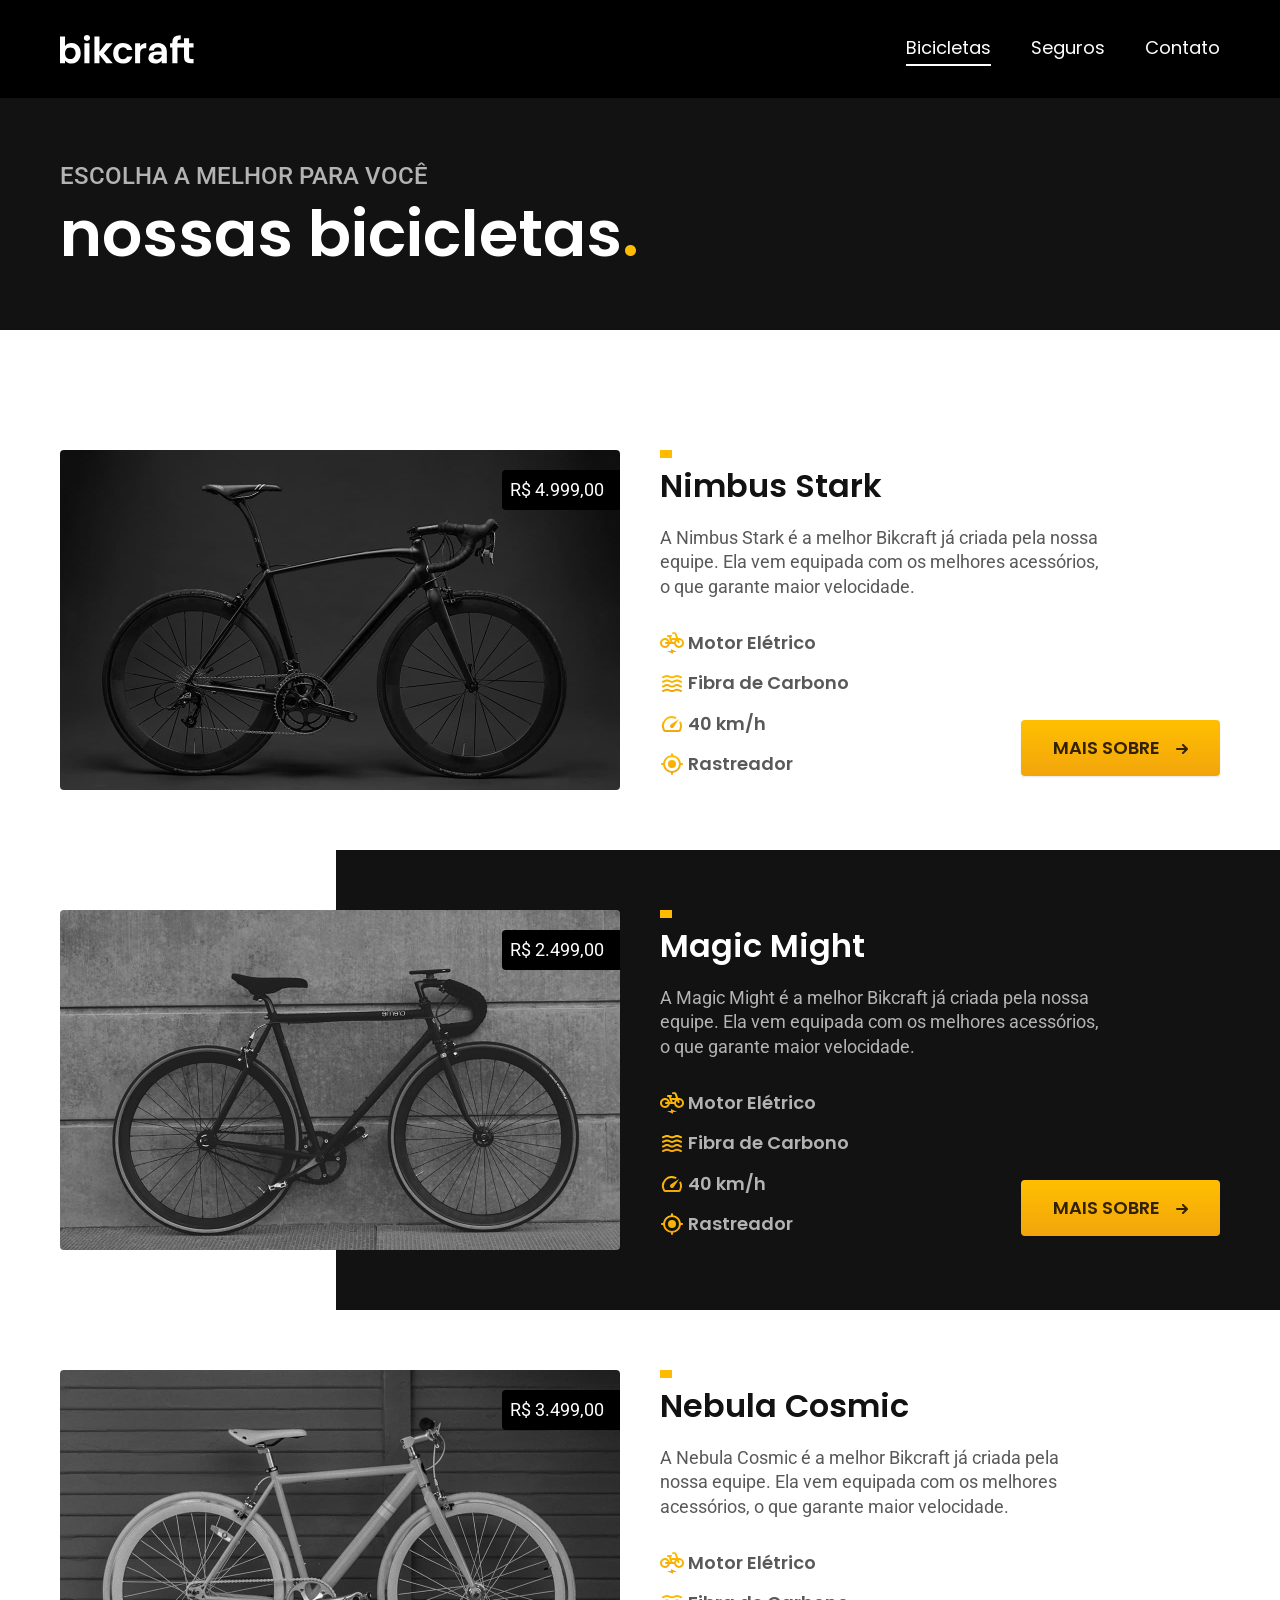
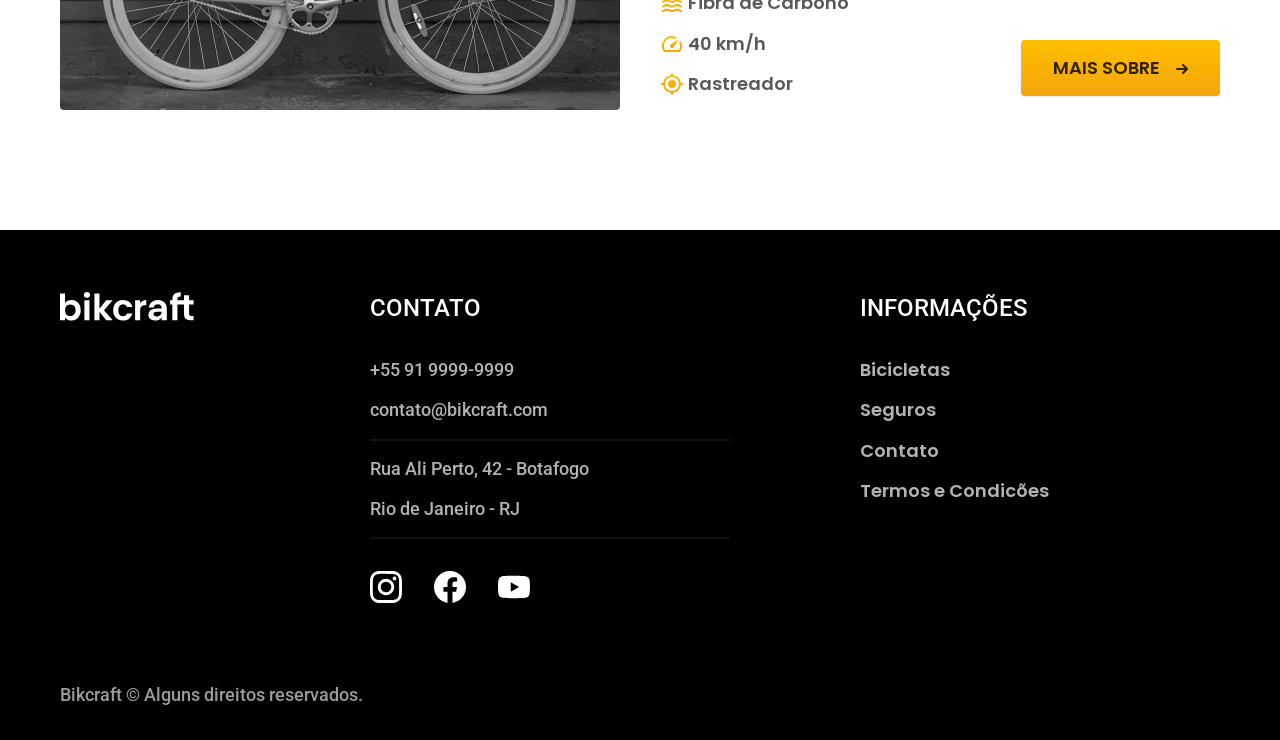
==== bicicletas.html @ 40307688 "bicicletas" ====
<!DOCTYPE html>

<html lang="pt-br">

<head>
  <meta charset="UTF-8">
  <meta name="viewport" content="width=device-width, initial-scale=1.0">
  <title>Bicicletas | Bikcraft</title>
  <meta name="description" content="Bicicletas">
  <link rel="stylesheet" href="./css/style.css">
  <link rel="preconnect" href="https://fonts.googleapis.com">
  <link rel="preconnect" href="https://fonts.gstatic.com" crossorigin>
  <link href="https://fonts.googleapis.com/css2?family=Poppins:wght@400;600&family=Roboto:wght@400..900&family=Merriweather:ital,opsz,wght@1,18..144,900&display=swap" rel="stylesheet">
</head>

<body>
  <header class="header-bg">
    <div class="header container">
      <a href="./">
        <img src="./img/bikcraft.svg" alt="Bikcraft">
      </a>
      <nav aria-label="primaria">
        <ul class="header-menu font-1-m c-00">
          <li><a href="./bicicletas.html" class="ativo">Bicicletas</a></li>
          <li><a href="./seguros.html">Seguros</a></li>
          <li><a href="./contato.html">Contato</a></li>
        </ul>
      </nav>
    </div>
  </header>

  <main>
    <div class="titulo-bg">
      <div class="titulo container">
        <p class="font-2-l-b c-05">Escolha a melhor para você</p>
        <h1 class="font-1-xxl c-00">nossas bicicletas<span class="p-01">.</span></h1>
      </div>
    </div>

    <ul class="bicicletas">
      <li class=" container">
        <figure>
          <img src="./img/bicicletas/nimbus.jpg" alt="Bicicleta Elétrica Preta">
          <figcaption class="font-2-m-b c-00">R$ 4.999,00</figcaption>
        </figure>
        <div>
          <h2 class="font-1-xl c-11">Nimbus Stark</h2>
          <p class="font-2-m-b c-08">A Nimbus Stark é a melhor Bikcraft já criada pela nossa equipe. Ela vem equipada com os melhores acessórios, o que garante maior velocidade.</p>
          <div>
            <ul class="font-1-m-b c-08">
              <li><img src="./img/icones/eletrica.svg" alt="">Motor Elétrico</li>
              <li><img src="./img/icones/carbono.svg" alt="">Fibra de Carbono</li>
              <li><img src="./img/icones/velocidade.svg" alt="">40 km/h</li>
              <li><img src="./img/icones/rastreador.svg" alt="">Rastreador</li>
            </ul>
            <a href="./bicicletas.nimbus.html" class="btn">MAIS SOBRE<img src="./img/icones/seta.svg" alt=""></a>
          </div>
        </div>
      </li>
      <li>
        <div class="container">
          <figure>
            <img src="./img/bicicletas/magic.jpg" alt="Bicicleta Elétrica Preta">
            <figcaption class="font-2-m-b c-00">R$ 2.499,00</figcaption>
          </figure>
          <div>
            <h2 class="font-1-xl c-00">Magic Might</h2>
            <p class="font-2-m-b c-05">A Magic Might é a melhor Bikcraft já criada pela nossa equipe. Ela vem equipada com os melhores acessórios, o que garante maior velocidade.</p>
            <div>
              <ul class="font-1-m-b c-05">
                <li><img src="./img/icones/eletrica.svg" alt="">Motor Elétrico</li>
                <li><img src="./img/icones/carbono.svg" alt="">Fibra de Carbono</li>
                <li><img src="./img/icones/velocidade.svg" alt="">40 km/h</li>
                <li><img src="./img/icones/rastreador.svg" alt="">Rastreador</li>
              </ul>
              <a href="./bicicletas.nimbus.html" class="btn">MAIS SOBRE<img src="./img/icones/seta.svg" alt=""></a>
            </div>
          </div>
        </div>
      </li>
      <li class="container">
        <figure>
          <img src="./img/bicicletas/nebula.jpg" alt="Bicicleta Elétrica Cinza">
          <figcaption class="font-2-m-b c-00">R$ 3.499,00</figcaption>
        </figure>
        <div>
          <h2 class="font-1-xl c-11">Nebula Cosmic</h2>
          <p class="font-2-m-b c-08">A Nebula Cosmic é a melhor Bikcraft já criada pela nossa equipe. Ela vem equipada com os melhores acessórios, o que garante maior velocidade.</p>
          <div>
            <ul class="font-1-m-b c-08">
              <li><img src="./img/icones/eletrica.svg" alt="">Motor Elétrico</li>
              <li><img src="./img/icones/carbono.svg" alt="">Fibra de Carbono</li>
              <li><img src="./img/icones/velocidade.svg" alt="">40 km/h</li>
              <li><img src="./img/icones/rastreador.svg" alt="">Rastreador</li>
            </ul>
            <a href="./bicicletas.nimbus.html" class="btn">MAIS SOBRE<img src="./img/icones/seta.svg" alt=""></a>
          </div>
        </div>
      </li>
    </ul>
  </main>

  <footer class="footer-bg">
    <div class="footer container">
      <img src="./img/bikcraft.svg" alt="Bikcraft">
      <div class="footer-contato">
        <h2 class="font-2-l-b c-00">Contato</h2>
        <ul class="font-2-m c-05">
          <li><a href="tel:+552199999999">+55 91 9999-9999</a></li>
          <li><a href="mailto:contato@bikcraft.com">contato@bikcraft.com</a></li>
          <li>Rua Ali Perto, 42 - Botafogo</li>
          <li>Rio de Janeiro - RJ</li>
        </ul>
        <div>
          <a href="https://www.instagram.com"><img src="./img/redes/instagram.svg" alt="Instagram"></a>
          <a href="https://www.facebook.com"><img src="./img/redes/facebook.svg" alt="Facebook"></a>
          <a href="https://www.youtube.com"><img src="./img/redes/youtube.svg" alt="Youtube"></a>
        </div>
      </div>
      <div class="footer-informacoes">
        <h2 class="font-2-l-b c-00">Informações</h2>
        <nav>
          <ul class="font-1-m-b c-05">
            <li><a href="./bicicletas.html">Bicicletas</a></li>
            <li><a href="./seguros.html">Seguros</a></li>
            <li><a href="./contato.html">Contato</a></li>
            <li><a href="./termos.html">Termos e Condicões</a></li>
          </ul>
        </nav>
      </div>
      <p class="font-2-m c-06">Bikcraft © Alguns direitos reservados.</p>
    </div>
  </footer>
</body>

</html>
---- css/style.css ----
/* Global */
@import "./global/global.css";
/* Utilidades */
@import "./utilidades/tipografia.css";
@import "./utilidades/cores.css";
@import "./utilidades/componentes.css";
/* Header e Footer*/
@import "./global/header.css";
@import "./global/footer.css";

/* Home */
@import "./home/introducao.css";
@import "./home/tecnologia.css";
@import "./home/parceiros.css";
@import "./home/depoimento.css";

/* Bicicletas */
@import "./bicicletas/bicicletas-lista.css";
@import "./bicicletas/bicicletas.css";

/* Seguros */
@import "./seguros/seguros.css";

/* Termos */
@import "./termos/termos.css";
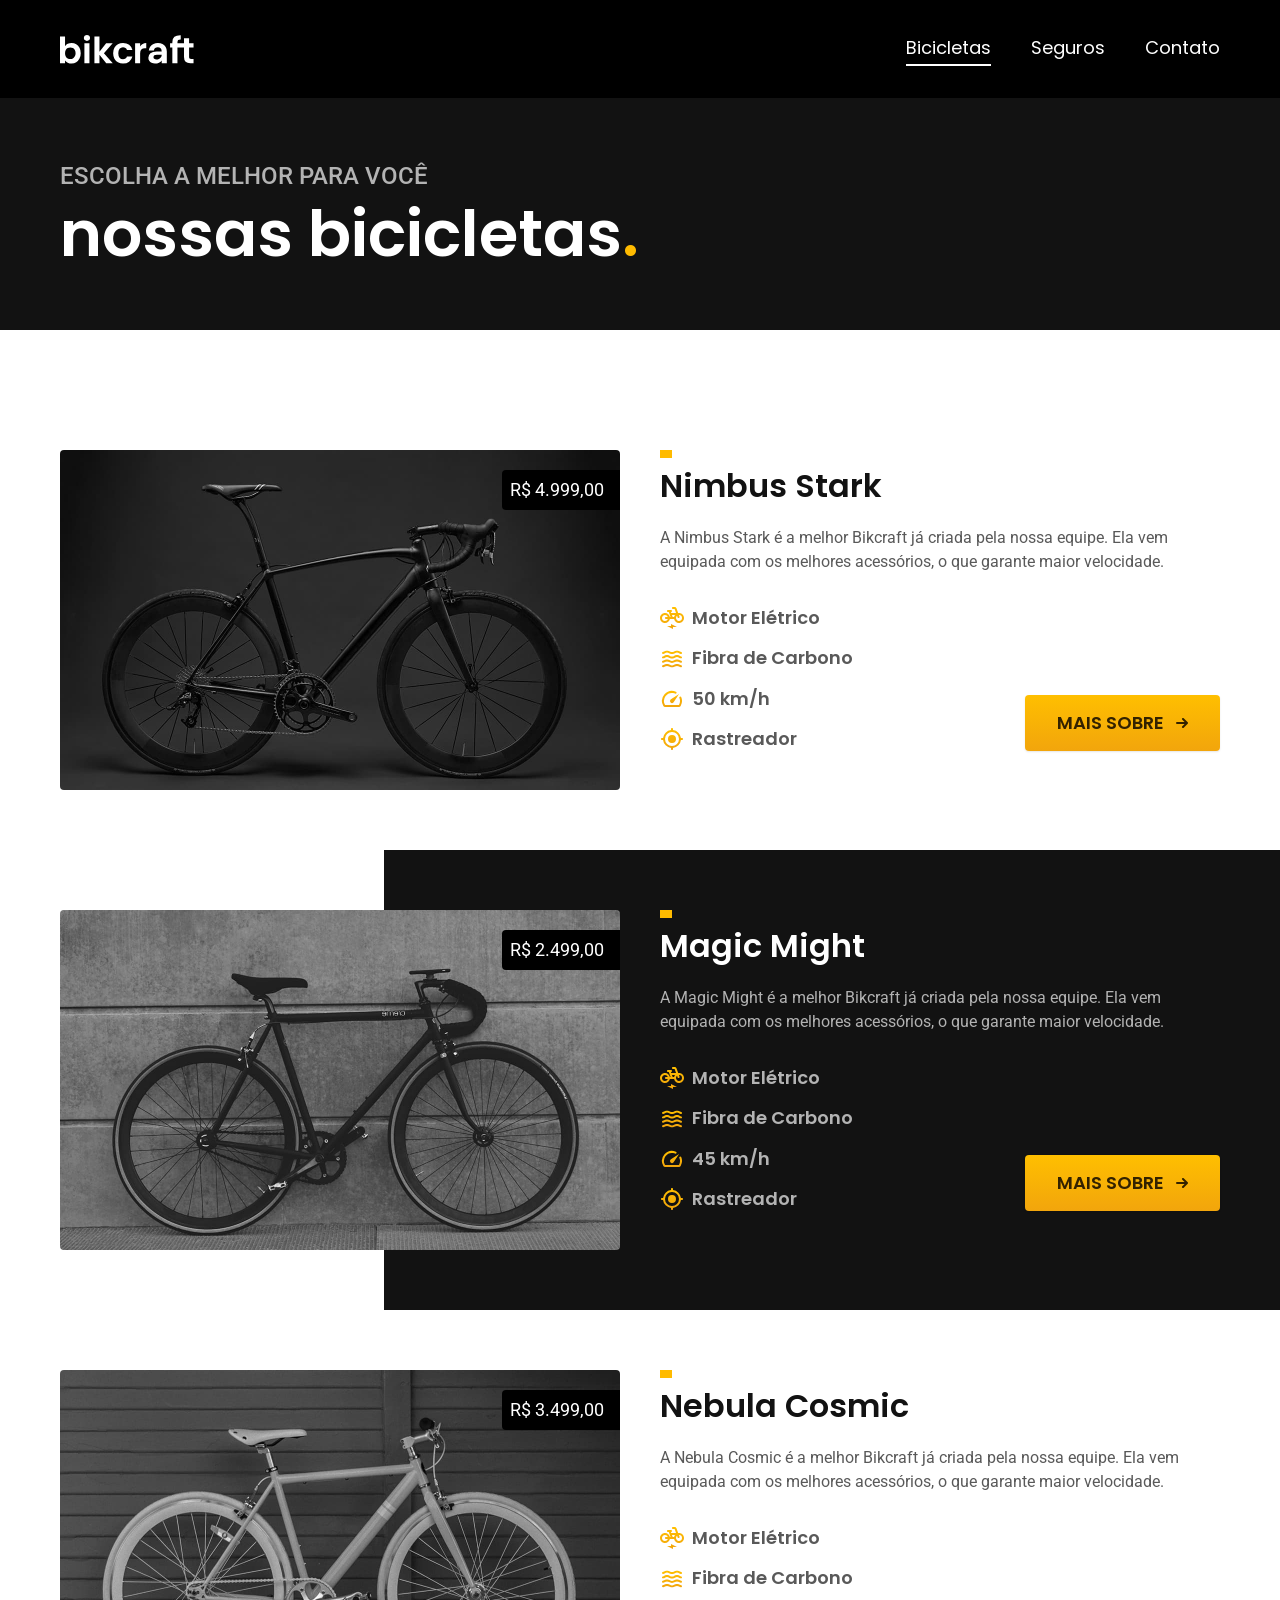
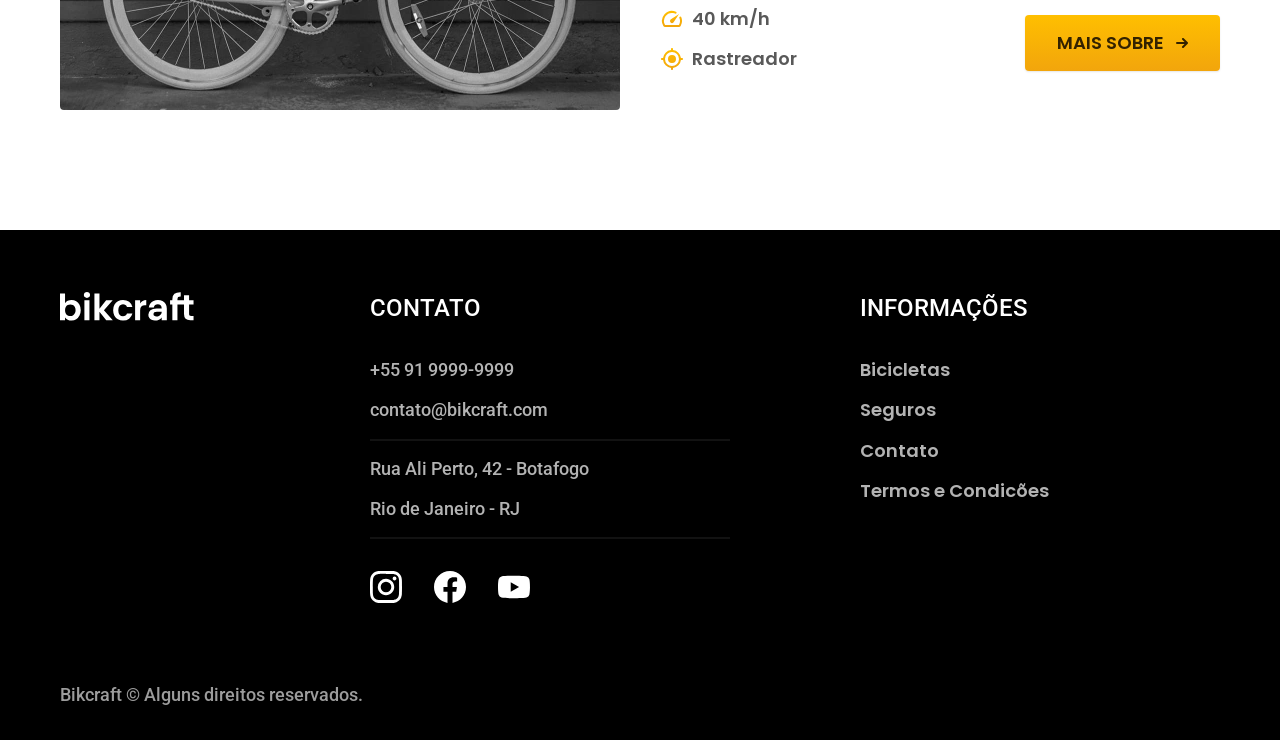
==== commit f0530969: "bicicletas-atualizacao" ====
--- a/bicicletas.html
+++ b/bicicletas.html
@@ -13,7 +13,7 @@
   <link href="https://fonts.googleapis.com/css2?family=Poppins:wght@400;600&family=Roboto:wght@400..900&family=Merriweather:ital,opsz,wght@1,18..144,900&display=swap" rel="stylesheet">
 </head>
 
-<body>
+<body id="bicicletas">
   <header class="header-bg">
     <div class="header container">
       <a href="./">
@@ -21,7 +21,7 @@
       </a>
       <nav aria-label="primaria">
         <ul class="header-menu font-1-m c-00">
-          <li><a href="./bicicletas.html" class="ativo">Bicicletas</a></li>
+          <li><a href="./bicicletas.html">Bicicletas</a></li>
           <li><a href="./seguros.html">Seguros</a></li>
           <li><a href="./contato.html">Contato</a></li>
         </ul>
@@ -37,67 +37,59 @@
       </div>
     </div>
 
-    <ul class="bicicletas">
-      <li class=" container">
-        <figure>
-          <img src="./img/bicicletas/nimbus.jpg" alt="Bicicleta Elétrica Preta">
-          <figcaption class="font-2-m-b c-00">R$ 4.999,00</figcaption>
+    <div class="bicicletas container">
+      <figure class="bicicletas-imagem">
+        <img src="./img/bicicletas/nimbus.jpg" alt="Bicicleta Elétrica Preta">
+        <figcaption class="font-2-m-b c-00">R$ 4.999,00</figcaption>
+      </figure>
+      <div class="bicicletas-conteudo">
+        <h2 class="font-1-xl c-11">Nimbus Stark</h2>
+        <p class="font-2-s c-08">A Nimbus Stark é a melhor Bikcraft já criada pela nossa equipe. Ela vem equipada com os melhores acessórios, o que garante maior velocidade.</p>
+        <ul class="font-1-m-b c-08">
+          <li><img src="./img/icones/eletrica.svg" alt="">Motor Elétrico</li>
+          <li><img src="./img/icones/carbono.svg" alt="">Fibra de Carbono</li>
+          <li><img src="./img/icones/velocidade.svg" alt="">50 km/h</li>
+          <li><img src="./img/icones/rastreador.svg" alt="">Rastreador</li>
+        </ul>
+        <a href="./bicicletas/nimbus.html" class="btn seta">MAIS SOBRE</a>
+      </div>
+    </div>
+    <div class="bicicletas-bg">
+      <div class="bicicletas container">
+        <figure class="bicicletas-imagem">
+          <img src="./img/bicicletas/magic.jpg" alt="Bicicleta Elétrica Preta">
+          <figcaption class="font-2-m-b c-00">R$ 2.499,00</figcaption>
         </figure>
-        <div>
-          <h2 class="font-1-xl c-11">Nimbus Stark</h2>
-          <p class="font-2-m-b c-08">A Nimbus Stark é a melhor Bikcraft já criada pela nossa equipe. Ela vem equipada com os melhores acessórios, o que garante maior velocidade.</p>
-          <div>
-            <ul class="font-1-m-b c-08">
-              <li><img src="./img/icones/eletrica.svg" alt="">Motor Elétrico</li>
-              <li><img src="./img/icones/carbono.svg" alt="">Fibra de Carbono</li>
-              <li><img src="./img/icones/velocidade.svg" alt="">40 km/h</li>
-              <li><img src="./img/icones/rastreador.svg" alt="">Rastreador</li>
-            </ul>
-            <a href="./bicicletas.nimbus.html" class="btn">MAIS SOBRE<img src="./img/icones/seta.svg" alt=""></a>
-          </div>
+        <div class="bicicletas-conteudo">
+          <h2 class="font-1-xl c-00">Magic Might</h2>
+          <p class="font-2-s c-05">A Magic Might é a melhor Bikcraft já criada pela nossa equipe. Ela vem equipada com os melhores acessórios, o que garante maior velocidade.</p>
+          <ul class="font-1-m-b c-05">
+            <li><img src="./img/icones/eletrica.svg" alt="">Motor Elétrico</li>
+            <li><img src="./img/icones/carbono.svg" alt="">Fibra de Carbono</li>
+            <li><img src="./img/icones/velocidade.svg" alt="">45 km/h</li>
+            <li><img src="./img/icones/rastreador.svg" alt="">Rastreador</li>
+          </ul>
+          <a href="./bicicletas/magic.html" class="btn seta">MAIS SOBRE</a>
         </div>
-      </li>
-      <li>
-        <div class="container">
-          <figure>
-            <img src="./img/bicicletas/magic.jpg" alt="Bicicleta Elétrica Preta">
-            <figcaption class="font-2-m-b c-00">R$ 2.499,00</figcaption>
-          </figure>
-          <div>
-            <h2 class="font-1-xl c-00">Magic Might</h2>
-            <p class="font-2-m-b c-05">A Magic Might é a melhor Bikcraft já criada pela nossa equipe. Ela vem equipada com os melhores acessórios, o que garante maior velocidade.</p>
-            <div>
-              <ul class="font-1-m-b c-05">
-                <li><img src="./img/icones/eletrica.svg" alt="">Motor Elétrico</li>
-                <li><img src="./img/icones/carbono.svg" alt="">Fibra de Carbono</li>
-                <li><img src="./img/icones/velocidade.svg" alt="">40 km/h</li>
-                <li><img src="./img/icones/rastreador.svg" alt="">Rastreador</li>
-              </ul>
-              <a href="./bicicletas.nimbus.html" class="btn">MAIS SOBRE<img src="./img/icones/seta.svg" alt=""></a>
-            </div>
-          </div>
-        </div>
-      </li>
-      <li class="container">
-        <figure>
-          <img src="./img/bicicletas/nebula.jpg" alt="Bicicleta Elétrica Cinza">
-          <figcaption class="font-2-m-b c-00">R$ 3.499,00</figcaption>
-        </figure>
-        <div>
-          <h2 class="font-1-xl c-11">Nebula Cosmic</h2>
-          <p class="font-2-m-b c-08">A Nebula Cosmic é a melhor Bikcraft já criada pela nossa equipe. Ela vem equipada com os melhores acessórios, o que garante maior velocidade.</p>
-          <div>
-            <ul class="font-1-m-b c-08">
-              <li><img src="./img/icones/eletrica.svg" alt="">Motor Elétrico</li>
-              <li><img src="./img/icones/carbono.svg" alt="">Fibra de Carbono</li>
-              <li><img src="./img/icones/velocidade.svg" alt="">40 km/h</li>
-              <li><img src="./img/icones/rastreador.svg" alt="">Rastreador</li>
-            </ul>
-            <a href="./bicicletas.nimbus.html" class="btn">MAIS SOBRE<img src="./img/icones/seta.svg" alt=""></a>
-          </div>
-        </div>
-      </li>
-    </ul>
+      </div>
+    </div>
+    <div class=" bicicletas container">
+      <figure class="bicicletas-imagem">
+        <img src="./img/bicicletas/nebula.jpg" alt="Bicicleta Elétrica Cinza">
+        <figcaption class="font-2-m-b c-00">R$ 3.499,00</figcaption>
+      </figure>
+      <div class="bicicletas-conteudo">
+        <h2 class="font-1-xl c-11">Nebula Cosmic</h2>
+        <p class="font-2-s c-08">A Nebula Cosmic é a melhor Bikcraft já criada pela nossa equipe. Ela vem equipada com os melhores acessórios, o que garante maior velocidade.</p>
+        <ul class="font-1-m-b c-08">
+          <li><img src="./img/icones/eletrica.svg" alt="">Motor Elétrico</li>
+          <li><img src="./img/icones/carbono.svg" alt="">Fibra de Carbono</li>
+          <li><img src="./img/icones/velocidade.svg" alt="">40 km/h</li>
+          <li><img src="./img/icones/rastreador.svg" alt="">Rastreador</li>
+        </ul>
+        <a href="./bicicletas/nebula.html" class="btn seta">MAIS SOBRE</a>
+      </div>
+    </div>
   </main>
 
   <footer class="footer-bg">
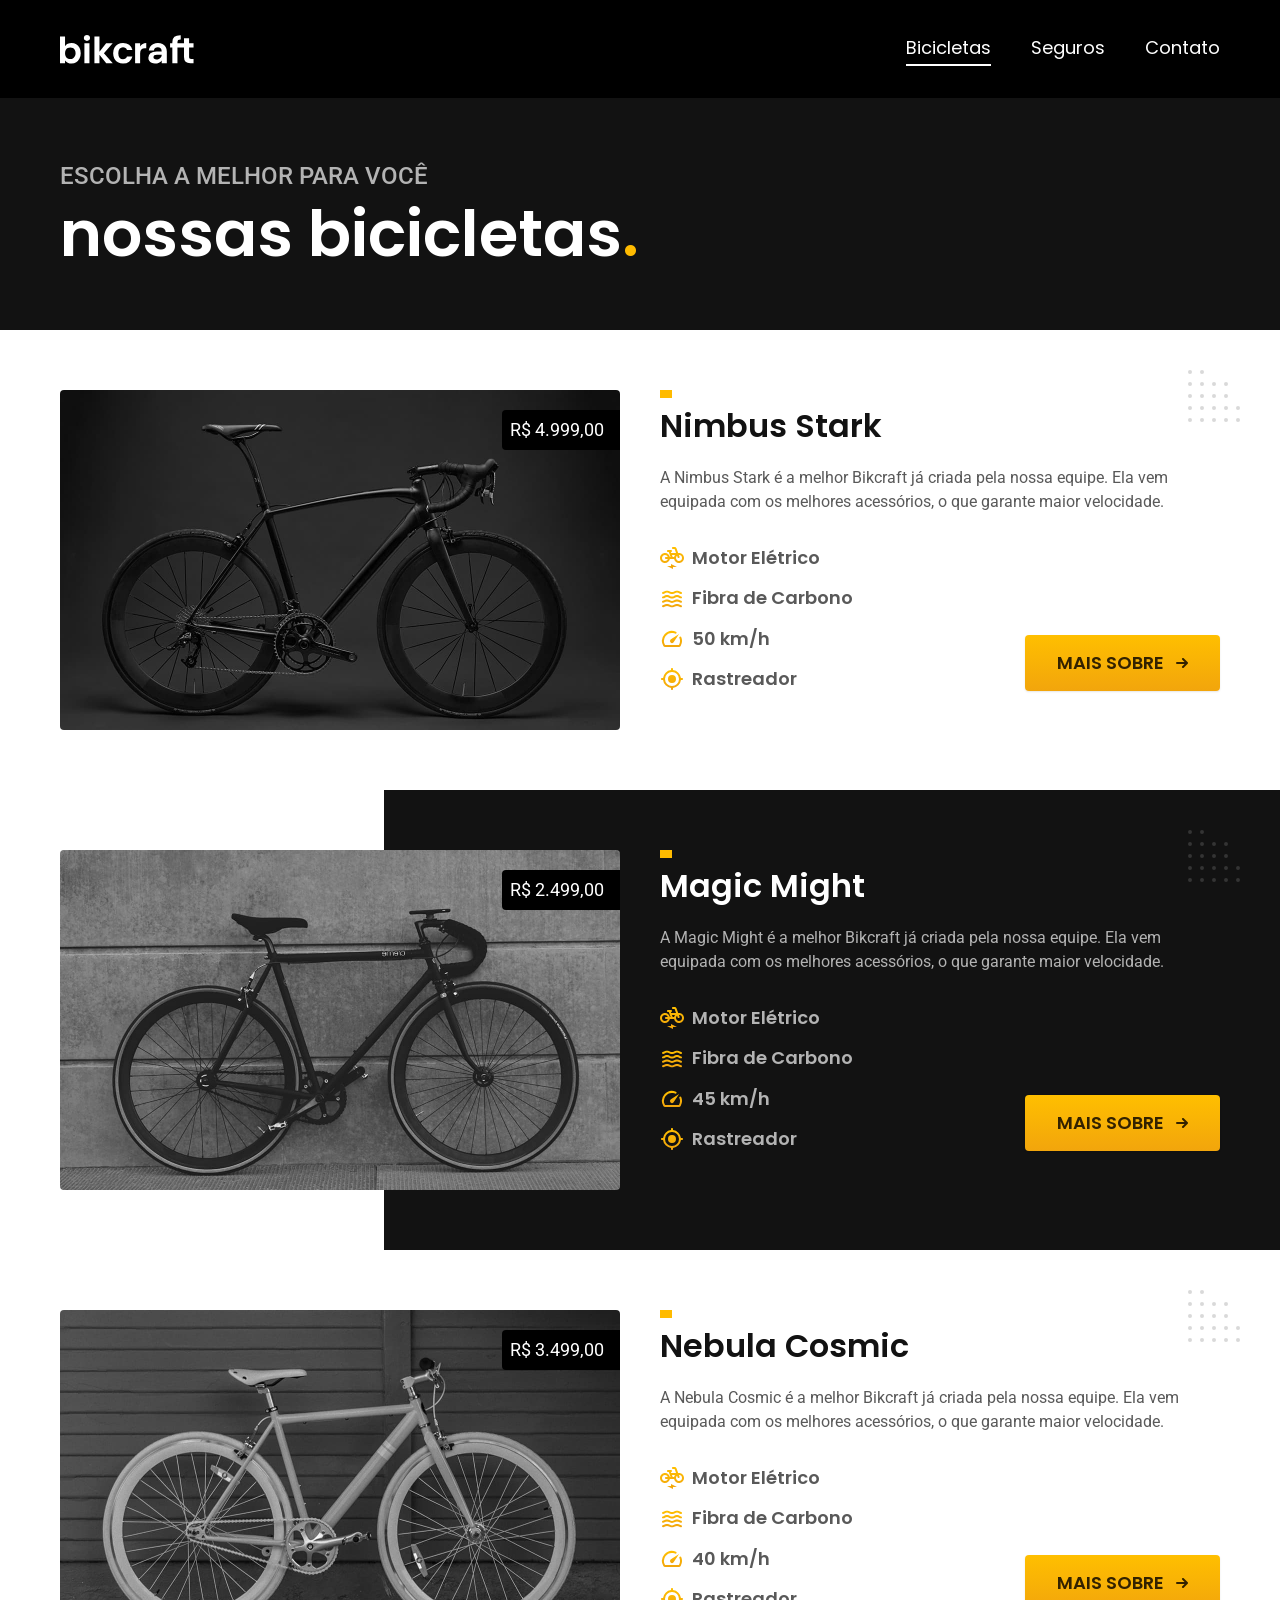
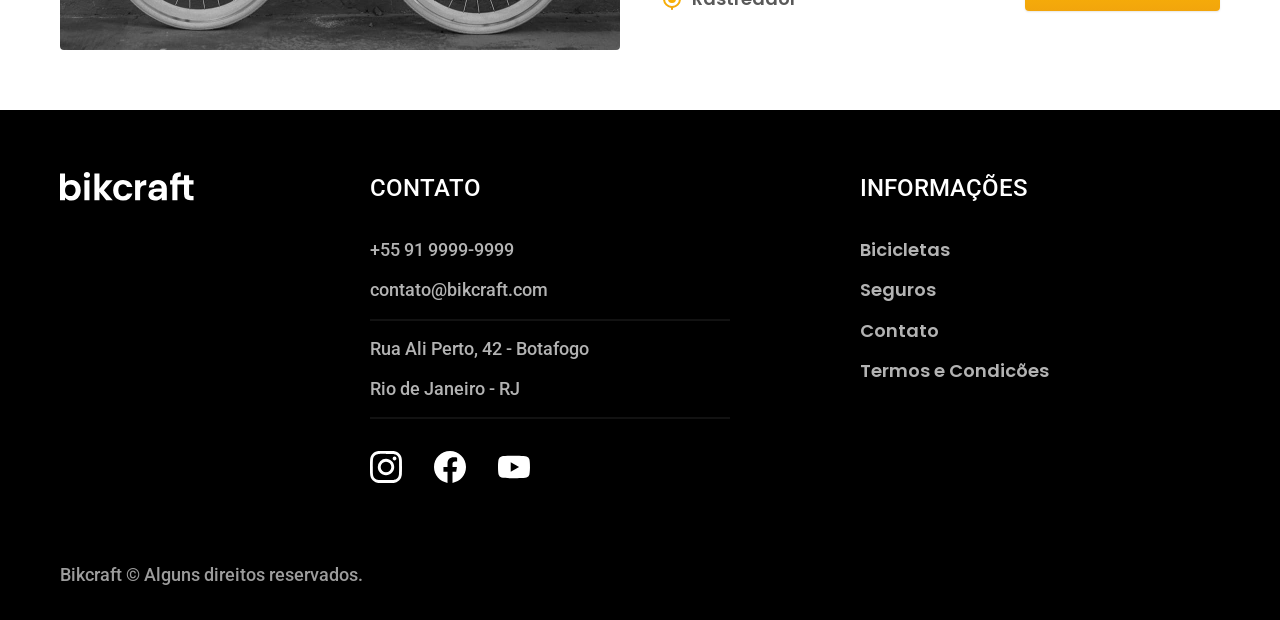
==== commit 17dfa1c9: "otimizacao" ====
--- a/bicicletas.html
+++ b/bicicletas.html
@@ -7,6 +7,7 @@
   <meta name="viewport" content="width=device-width, initial-scale=1.0">
   <title>Bicicletas | Bikcraft</title>
   <meta name="description" content="Bicicletas">
+  <link rel="preload" href="./css/style.css" as="style">
   <link rel="stylesheet" href="./css/style.css">
   <link rel="preconnect" href="https://fonts.googleapis.com">
   <link rel="preconnect" href="https://fonts.gstatic.com" crossorigin>
@@ -17,7 +18,7 @@
   <header class="header-bg">
     <div class="header container">
       <a href="./">
-        <img src="./img/bikcraft.svg" alt="Bikcraft">
+        <img src="./img/bikcraft.svg" width="136" height="32" alt="Bikcraft">
       </a>
       <nav aria-label="primaria">
         <ul class="header-menu font-1-m c-00">
@@ -39,17 +40,17 @@
 
     <div class="bicicletas container">
       <figure class="bicicletas-imagem">
-        <img src="./img/bicicletas/nimbus.jpg" alt="Bicicleta Elétrica Preta">
+        <img src="./img/bicicletas/nimbus.jpg" width="1120" height="680" alt="Bicicleta Elétrica Preta">
         <figcaption class="font-2-m-b c-00">R$ 4.999,00</figcaption>
       </figure>
       <div class="bicicletas-conteudo">
-        <h2 class="font-1-xl c-11">Nimbus Stark</h2>
+        <h2 class="font-1-xl">Nimbus Stark</h2>
         <p class="font-2-s c-08">A Nimbus Stark é a melhor Bikcraft já criada pela nossa equipe. Ela vem equipada com os melhores acessórios, o que garante maior velocidade.</p>
         <ul class="font-1-m-b c-08">
-          <li><img src="./img/icones/eletrica.svg" alt="">Motor Elétrico</li>
-          <li><img src="./img/icones/carbono.svg" alt="">Fibra de Carbono</li>
-          <li><img src="./img/icones/velocidade.svg" alt="">50 km/h</li>
-          <li><img src="./img/icones/rastreador.svg" alt="">Rastreador</li>
+          <li><img src="./img/icones/eletrica.svg" width="24" height="24" alt="">Motor Elétrico</li>
+          <li><img src="./img/icones/carbono.svg" width="24" height="24" alt="">Fibra de Carbono</li>
+          <li><img src="./img/icones/velocidade.svg" width="24" height="24" alt="">50 km/h</li>
+          <li><img src="./img/icones/rastreador.svg" width="24" height="24" alt="">Rastreador</li>
         </ul>
         <a href="./bicicletas/nimbus.html" class="btn seta">MAIS SOBRE</a>
       </div>
@@ -57,17 +58,17 @@
     <div class="bicicletas-bg">
       <div class="bicicletas container">
         <figure class="bicicletas-imagem">
-          <img src="./img/bicicletas/magic.jpg" alt="Bicicleta Elétrica Preta">
+          <img src="./img/bicicletas/magic.jpg" width="1120" height="680" alt="Bicicleta Elétrica Preta">
           <figcaption class="font-2-m-b c-00">R$ 2.499,00</figcaption>
         </figure>
         <div class="bicicletas-conteudo">
           <h2 class="font-1-xl c-00">Magic Might</h2>
           <p class="font-2-s c-05">A Magic Might é a melhor Bikcraft já criada pela nossa equipe. Ela vem equipada com os melhores acessórios, o que garante maior velocidade.</p>
           <ul class="font-1-m-b c-05">
-            <li><img src="./img/icones/eletrica.svg" alt="">Motor Elétrico</li>
-            <li><img src="./img/icones/carbono.svg" alt="">Fibra de Carbono</li>
-            <li><img src="./img/icones/velocidade.svg" alt="">45 km/h</li>
-            <li><img src="./img/icones/rastreador.svg" alt="">Rastreador</li>
+            <li><img src="./img/icones/eletrica.svg" width="24" height="24" alt="">Motor Elétrico</li>
+            <li><img src="./img/icones/carbono.svg" width="24" height="24" alt="">Fibra de Carbono</li>
+            <li><img src="./img/icones/velocidade.svg" width="24" height="24" alt="">45 km/h</li>
+            <li><img src="./img/icones/rastreador.svg" width="24" height="24" alt="">Rastreador</li>
           </ul>
           <a href="./bicicletas/magic.html" class="btn seta">MAIS SOBRE</a>
         </div>
@@ -75,17 +76,17 @@
     </div>
     <div class=" bicicletas container">
       <figure class="bicicletas-imagem">
-        <img src="./img/bicicletas/nebula.jpg" alt="Bicicleta Elétrica Cinza">
+        <img src="./img/bicicletas/nebula.jpg" width="1220" height="680" alt="Bicicleta Elétrica Cinza">
         <figcaption class="font-2-m-b c-00">R$ 3.499,00</figcaption>
       </figure>
       <div class="bicicletas-conteudo">
-        <h2 class="font-1-xl c-11">Nebula Cosmic</h2>
+        <h2 class="font-1-xl">Nebula Cosmic</h2>
         <p class="font-2-s c-08">A Nebula Cosmic é a melhor Bikcraft já criada pela nossa equipe. Ela vem equipada com os melhores acessórios, o que garante maior velocidade.</p>
         <ul class="font-1-m-b c-08">
-          <li><img src="./img/icones/eletrica.svg" alt="">Motor Elétrico</li>
-          <li><img src="./img/icones/carbono.svg" alt="">Fibra de Carbono</li>
-          <li><img src="./img/icones/velocidade.svg" alt="">40 km/h</li>
-          <li><img src="./img/icones/rastreador.svg" alt="">Rastreador</li>
+          <li><img src="./img/icones/eletrica.svg" width="24" height="24" alt="">Motor Elétrico</li>
+          <li><img src="./img/icones/carbono.svg" width="24" height="24" alt="">Fibra de Carbono</li>
+          <li><img src="./img/icones/velocidade.svg" width="24" height="24" alt="">40 km/h</li>
+          <li><img src="./img/icones/rastreador.svg" width="24" height="24" alt="">Rastreador</li>
         </ul>
         <a href="./bicicletas/nebula.html" class="btn seta">MAIS SOBRE</a>
       </div>
@@ -94,7 +95,7 @@
 
   <footer class="footer-bg">
     <div class="footer container">
-      <img src="./img/bikcraft.svg" alt="Bikcraft">
+      <img src="./img/bikcraft.svg" width="136" height="32" alt="Bikcraft">
       <div class="footer-contato">
         <h2 class="font-2-l-b c-00">Contato</h2>
         <ul class="font-2-m c-05">
@@ -104,9 +105,9 @@
           <li>Rio de Janeiro - RJ</li>
         </ul>
         <div>
-          <a href="https://www.instagram.com"><img src="./img/redes/instagram.svg" alt="Instagram"></a>
-          <a href="https://www.facebook.com"><img src="./img/redes/facebook.svg" alt="Facebook"></a>
-          <a href="https://www.youtube.com"><img src="./img/redes/youtube.svg" alt="Youtube"></a>
+          <a href="https://www.instagram.com"><img src="./img/redes/instagram.svg" width="32" height="32" alt="Instagram"></a>
+          <a href="https://www.facebook.com"><img src="./img/redes/facebook.svg" width="32" height="32" alt="Facebook"></a>
+          <a href="https://www.youtube.com"><img src="./img/redes/youtube.svg" width="32" height="32" alt="Youtube"></a>
         </div>
       </div>
       <div class="footer-informacoes">
--- a/css/style.css
+++ b/css/style.css
@@ -4,6 +4,7 @@
 @import "./utilidades/tipografia.css";
 @import "./utilidades/cores.css";
 @import "./utilidades/componentes.css";
+@import "./utilidades/formulario.css";
 /* Header e Footer*/
 @import "./global/header.css";
 @import "./global/footer.css";
@@ -18,8 +19,21 @@
 @import "./bicicletas/bicicletas-lista.css";
 @import "./bicicletas/bicicletas.css";
 
+/* Bicicleta */
+@import "./bicicleta/bicicleta.css";
+@import "./bicicleta/bicicleta-seguro.css";
+
 /* Seguros */
 @import "./seguros/seguros.css";
+@import "./seguros/vantagens.css";
+@import "./seguros/perguntas.css";
+
+/* Contato */
+@import "./contato/contato.css";
+@import "./contato/lojas.css";
+
+/* Orçamento */
+@import "./orcamento/orcamento.css";
 
 /* Termos */
 @import "./termos/termos.css";
--- a/css/style.css
+++ b/css/style.css
@@ -4,6 +4,7 @@
 @import "./utilidades/tipografia.css";
 @import "./utilidades/cores.css";
 @import "./utilidades/componentes.css";
+@import "./utilidades/formulario.css";
 /* Header e Footer*/
 @import "./global/header.css";
 @import "./global/footer.css";
@@ -18,8 +19,21 @@
 @import "./bicicletas/bicicletas-lista.css";
 @import "./bicicletas/bicicletas.css";
 
+/* Bicicleta */
+@import "./bicicleta/bicicleta.css";
+@import "./bicicleta/bicicleta-seguro.css";
+
 /* Seguros */
 @import "./seguros/seguros.css";
+@import "./seguros/vantagens.css";
+@import "./seguros/perguntas.css";
+
+/* Contato */
+@import "./contato/contato.css";
+@import "./contato/lojas.css";
+
+/* Orçamento */
+@import "./orcamento/orcamento.css";
 
 /* Termos */
 @import "./termos/termos.css";
